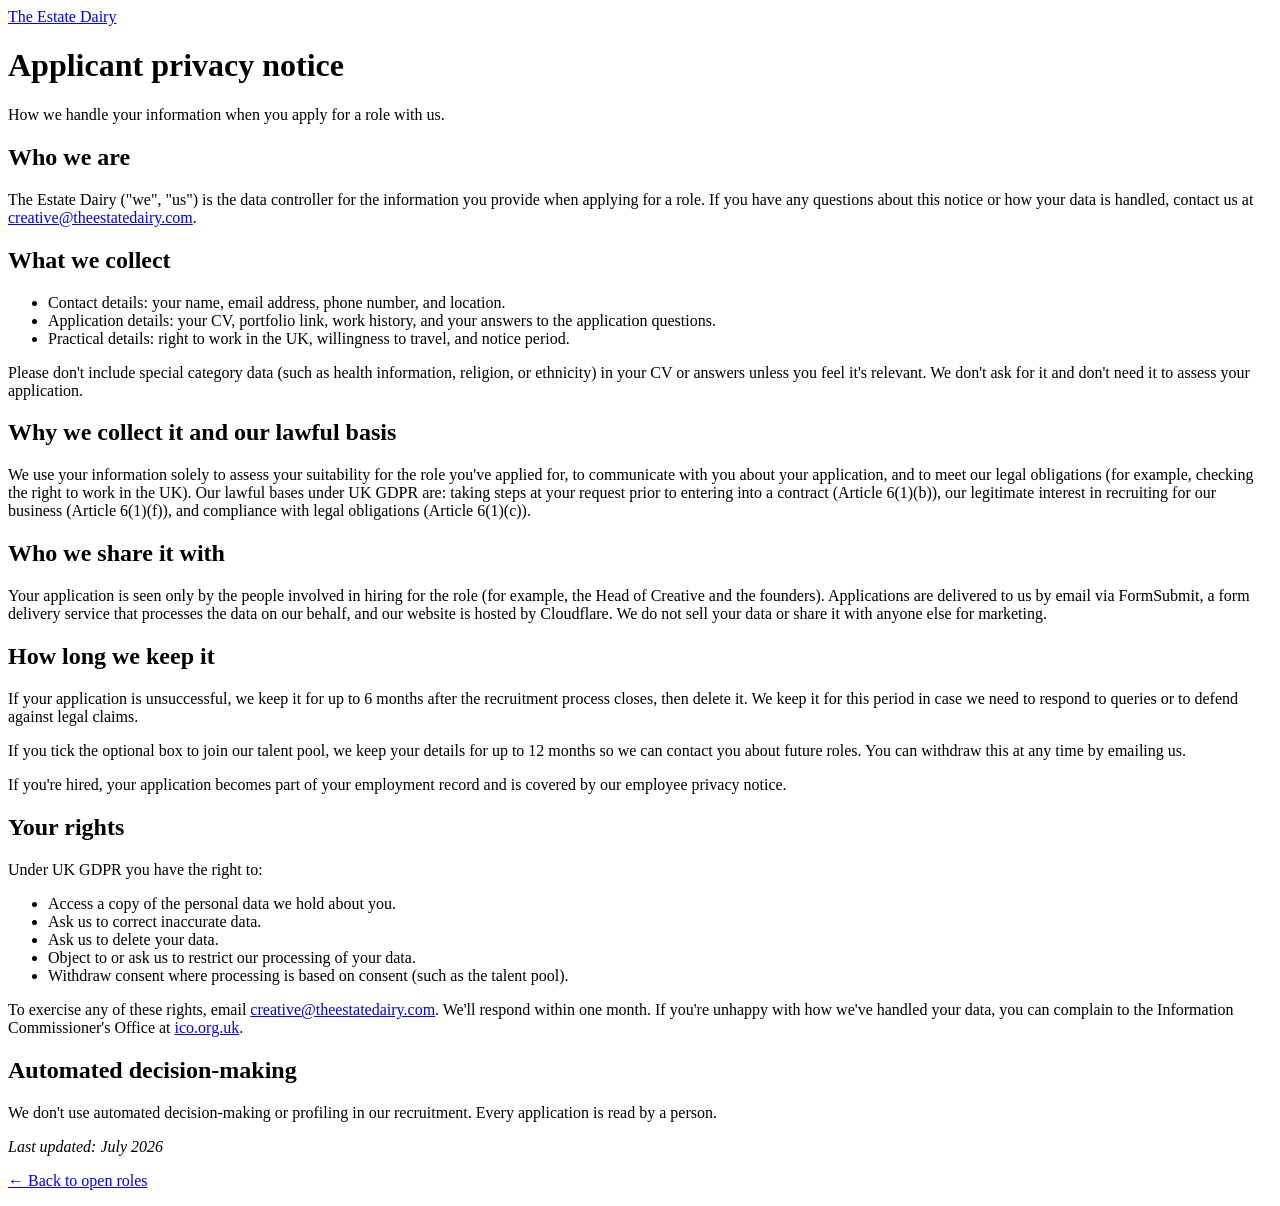
==== privacy.html @ 5e4dbcc6 "Create privacy.html" ====
<!doctype html>
<html lang="en">
<head>
  <meta charset="UTF-8">
  <meta name="viewport" content="width=device-width, initial-scale=1.0">
  <title>Applicant privacy notice | The Estate Dairy</title>
  <meta name="description" content="How The Estate Dairy handles your information when you apply for a role with us.">
  <link rel="canonical" href="https://hellolaurenfeather-cell.github.io/ted-careers/privacy.html">
  <link rel="icon" href="favicon.svg" type="image/svg+xml">
  <link rel="stylesheet" href="style.css">
</head>
<body>
  <div class="wrap">
    <header class="site">
      <a class="brand" href="index.html">The Estate Dairy</a>
      <h1>Applicant privacy notice</h1>
      <p class="sub">How we handle your information when you apply for a role with us.</p>
    </header>

    <div class="prose">
      <h2>Who we are</h2>
      <p>The Estate Dairy ("we", "us") is the data controller for the information you provide when applying for a role. If you have any questions about this notice or how your data is handled, contact us at <a href="mailto:creative@theestatedairy.com">creative@theestatedairy.com</a>.</p>

      <h2>What we collect</h2>
      <ul>
        <li>Contact details: your name, email address, phone number, and location.</li>
        <li>Application details: your CV, portfolio link, work history, and your answers to the application questions.</li>
        <li>Practical details: right to work in the UK, willingness to travel, and notice period.</li>
      </ul>
      <p>Please don't include special category data (such as health information, religion, or ethnicity) in your CV or answers unless you feel it's relevant. We don't ask for it and don't need it to assess your application.</p>

      <h2>Why we collect it and our lawful basis</h2>
      <p>We use your information solely to assess your suitability for the role you've applied for, to communicate with you about your application, and to meet our legal obligations (for example, checking the right to work in the UK). Our lawful bases under UK GDPR are: taking steps at your request prior to entering into a contract (Article 6(1)(b)), our legitimate interest in recruiting for our business (Article 6(1)(f)), and compliance with legal obligations (Article 6(1)(c)).</p>

      <h2>Who we share it with</h2>
      <p>Your application is seen only by the people involved in hiring for the role (for example, the Head of Creative and the founders). Applications are delivered to us by email via FormSubmit, a form delivery service that processes the data on our behalf, and our website is hosted by Cloudflare. We do not sell your data or share it with anyone else for marketing.</p>

      <h2>How long we keep it</h2>
      <p>If your application is unsuccessful, we keep it for up to 6 months after the recruitment process closes, then delete it. We keep it for this period in case we need to respond to queries or to defend against legal claims.</p>
      <p>If you tick the optional box to join our talent pool, we keep your details for up to 12 months so we can contact you about future roles. You can withdraw this at any time by emailing us.</p>
      <p>If you're hired, your application becomes part of your employment record and is covered by our employee privacy notice.</p>

      <h2>Your rights</h2>
      <p>Under UK GDPR you have the right to:</p>
      <ul>
        <li>Access a copy of the personal data we hold about you.</li>
        <li>Ask us to correct inaccurate data.</li>
        <li>Ask us to delete your data.</li>
        <li>Object to or ask us to restrict our processing of your data.</li>
        <li>Withdraw consent where processing is based on consent (such as the talent pool).</li>
      </ul>
      <p>To exercise any of these rights, email <a href="mailto:creative@theestatedairy.com">creative@theestatedairy.com</a>. We'll respond within one month. If you're unhappy with how we've handled your data, you can complain to the Information Commissioner's Office at <a href="https://ico.org.uk" target="_blank" rel="noopener">ico.org.uk</a>.</p>

      <h2>Automated decision-making</h2>
      <p>We don't use automated decision-making or profiling in our recruitment. Every application is read by a person.</p>

      <p><em>Last updated: July 2026</em></p>
    </div>

    <footer class="site">
      <p><a href="index.html">&larr; Back to open roles</a></p>
    </footer>
  </div>
</body>
</html>
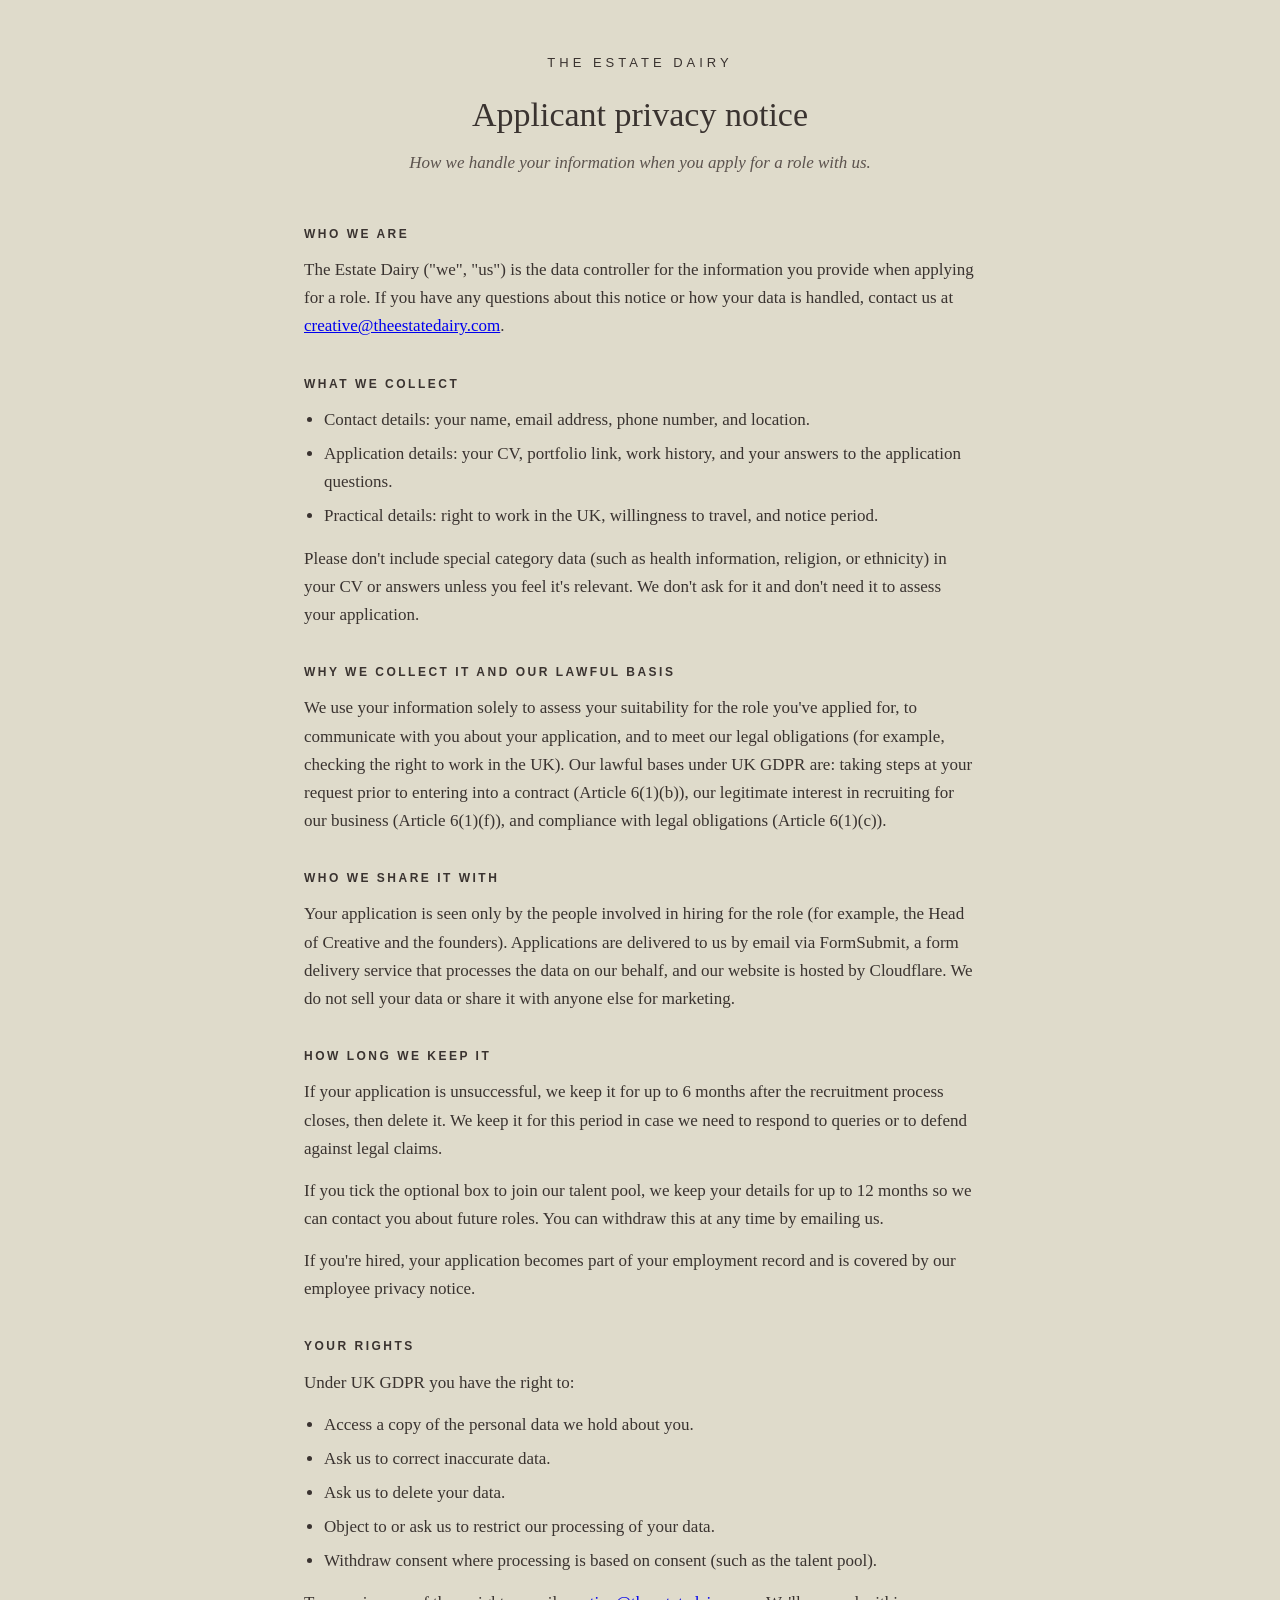
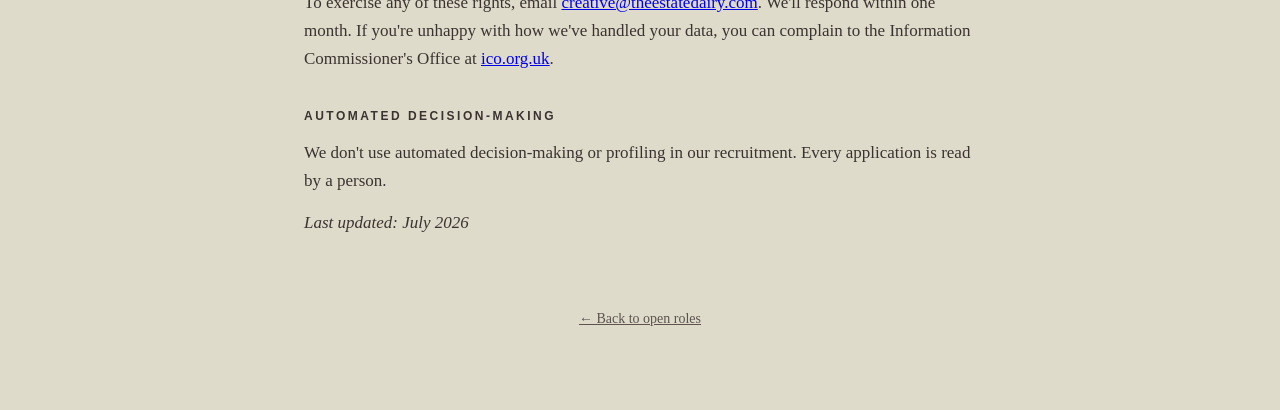
==== commit 85e43094: "Update privacy.html" ====
--- a/privacy.html
+++ b/privacy.html
@@ -5,7 +5,7 @@
   <meta name="viewport" content="width=device-width, initial-scale=1.0">
   <title>Applicant privacy notice | The Estate Dairy</title>
   <meta name="description" content="How The Estate Dairy handles your information when you apply for a role with us.">
-  <link rel="canonical" href="https://hellolaurenfeather-cell.github.io/ted-careers/privacy.html">
+  <link rel="canonical" href="https://the-estate-dairy.github.io/ted-careers/privacy.html">
   <link rel="icon" href="favicon.svg" type="image/svg+xml">
   <link rel="stylesheet" href="style.css">
 </head>
--- a/style.css
+++ b/style.css
@@ -0,0 +1,258 @@
+/* The Estate Dairy careers site styles */
+
+:root {
+  --bg: #dfdbcb;
+  --ink: #3a3330;
+  --ink-soft: #5c534e;
+  --card: #f4f1e8;
+  --line: #c9c3b0;
+  --accent: #3a3330;
+}
+
+* { box-sizing: border-box; margin: 0; padding: 0; }
+
+body {
+  background: var(--bg);
+  color: var(--ink);
+  font-family: Georgia, "Times New Roman", serif;
+  font-size: 17px;
+  line-height: 1.65;
+  -webkit-font-smoothing: antialiased;
+}
+
+.wrap {
+  max-width: 720px;
+  margin: 0 auto;
+  padding: 48px 24px 80px;
+}
+
+.label {
+  font-family: Helvetica, Arial, sans-serif;
+  font-size: 11px;
+  letter-spacing: 2.5px;
+  text-transform: uppercase;
+  color: var(--ink-soft);
+}
+
+header.site {
+  text-align: center;
+  margin-bottom: 48px;
+}
+
+header.site .brand {
+  font-family: Helvetica, Arial, sans-serif;
+  font-size: 13px;
+  letter-spacing: 4px;
+  text-transform: uppercase;
+  color: var(--ink);
+  text-decoration: none;
+}
+
+header.site h1 {
+  font-size: 34px;
+  font-weight: normal;
+  margin-top: 18px;
+  line-height: 1.25;
+}
+
+header.site .sub {
+  margin-top: 12px;
+  color: var(--ink-soft);
+  font-style: italic;
+}
+
+hr.rule {
+  border: none;
+  border-top: 1px solid var(--line);
+  margin: 40px 0;
+}
+
+/* Job cards on the careers index */
+.job-card {
+  background: var(--card);
+  border: 1px solid var(--line);
+  padding: 28px 30px;
+  margin-bottom: 20px;
+}
+
+.job-card h2 {
+  font-size: 24px;
+  font-weight: normal;
+  margin: 6px 0 10px;
+}
+
+.job-card .meta {
+  font-family: Helvetica, Arial, sans-serif;
+  font-size: 12px;
+  letter-spacing: 1px;
+  text-transform: uppercase;
+  color: var(--ink-soft);
+  margin-bottom: 14px;
+}
+
+.job-card p { color: var(--ink-soft); }
+
+.btn {
+  display: inline-block;
+  font-family: Helvetica, Arial, sans-serif;
+  font-size: 12px;
+  letter-spacing: 2px;
+  text-transform: uppercase;
+  background: var(--accent);
+  color: #f4f1e8;
+  text-decoration: none;
+  padding: 13px 28px;
+  border: none;
+  cursor: pointer;
+  margin-top: 18px;
+}
+
+.btn:hover { background: #241f1d; }
+
+/* Job spec */
+.spec h2 {
+  font-family: Helvetica, Arial, sans-serif;
+  font-size: 12px;
+  letter-spacing: 2.5px;
+  text-transform: uppercase;
+  margin: 38px 0 14px;
+}
+
+.spec p { margin-bottom: 14px; }
+
+.spec ul {
+  padding-left: 20px;
+  margin-bottom: 14px;
+}
+
+.spec li { margin-bottom: 8px; }
+
+.meta-block {
+  background: var(--card);
+  border: 1px solid var(--line);
+  padding: 22px 26px;
+  margin: 30px 0;
+  display: grid;
+  grid-template-columns: 1fr 1fr;
+  gap: 14px 24px;
+}
+
+.meta-block div span.label { display: block; margin-bottom: 3px; }
+
+@media (max-width: 520px) {
+  .meta-block { grid-template-columns: 1fr; }
+}
+
+/* Application form */
+.apply {
+  background: var(--card);
+  border: 1px solid var(--line);
+  padding: 36px 34px;
+  margin-top: 48px;
+}
+
+.apply h2 {
+  font-size: 26px;
+  font-weight: normal;
+  margin-bottom: 6px;
+}
+
+.apply .intro {
+  color: var(--ink-soft);
+  margin-bottom: 28px;
+}
+
+.field { margin-bottom: 22px; }
+
+.field label.label {
+  display: block;
+  margin-bottom: 7px;
+  color: var(--ink);
+}
+
+.field .hint {
+  font-size: 14px;
+  color: var(--ink-soft);
+  font-style: italic;
+  margin-top: 5px;
+}
+
+.req { color: #8a4b3c; }
+
+input[type="text"],
+input[type="email"],
+input[type="tel"],
+input[type="url"],
+input[type="date"],
+select,
+textarea {
+  width: 100%;
+  background: #fdfcf8;
+  border: 1px solid var(--line);
+  padding: 12px 14px;
+  font-family: Georgia, serif;
+  font-size: 16px;
+  color: var(--ink);
+}
+
+input:focus, select:focus, textarea:focus {
+  outline: 2px solid var(--accent);
+  outline-offset: 0;
+}
+
+textarea { min-height: 140px; resize: vertical; }
+
+input[type="file"] {
+  width: 100%;
+  font-family: Helvetica, Arial, sans-serif;
+  font-size: 14px;
+  padding: 10px 0;
+}
+
+.checkline {
+  display: flex;
+  gap: 12px;
+  align-items: flex-start;
+  margin-bottom: 16px;
+  font-size: 15px;
+}
+
+.checkline input { margin-top: 5px; flex-shrink: 0; }
+
+.consent-box {
+  border-top: 1px solid var(--line);
+  margin-top: 30px;
+  padding-top: 24px;
+}
+
+.consent-box .label { margin-bottom: 14px; display: block; }
+
+footer.site {
+  margin-top: 70px;
+  text-align: center;
+  color: var(--ink-soft);
+  font-size: 14px;
+}
+
+footer.site a { color: var(--ink-soft); }
+
+.notice {
+  background: var(--card);
+  border: 1px solid var(--line);
+  padding: 18px 22px;
+  font-size: 15px;
+  color: var(--ink-soft);
+}
+
+/* Privacy page */
+.prose h2 {
+  font-family: Helvetica, Arial, sans-serif;
+  font-size: 12px;
+  letter-spacing: 2.5px;
+  text-transform: uppercase;
+  margin: 34px 0 12px;
+}
+
+.prose p, .prose ul { margin-bottom: 14px; }
+.prose ul { padding-left: 20px; }
+.prose li { margin-bottom: 6px; }
